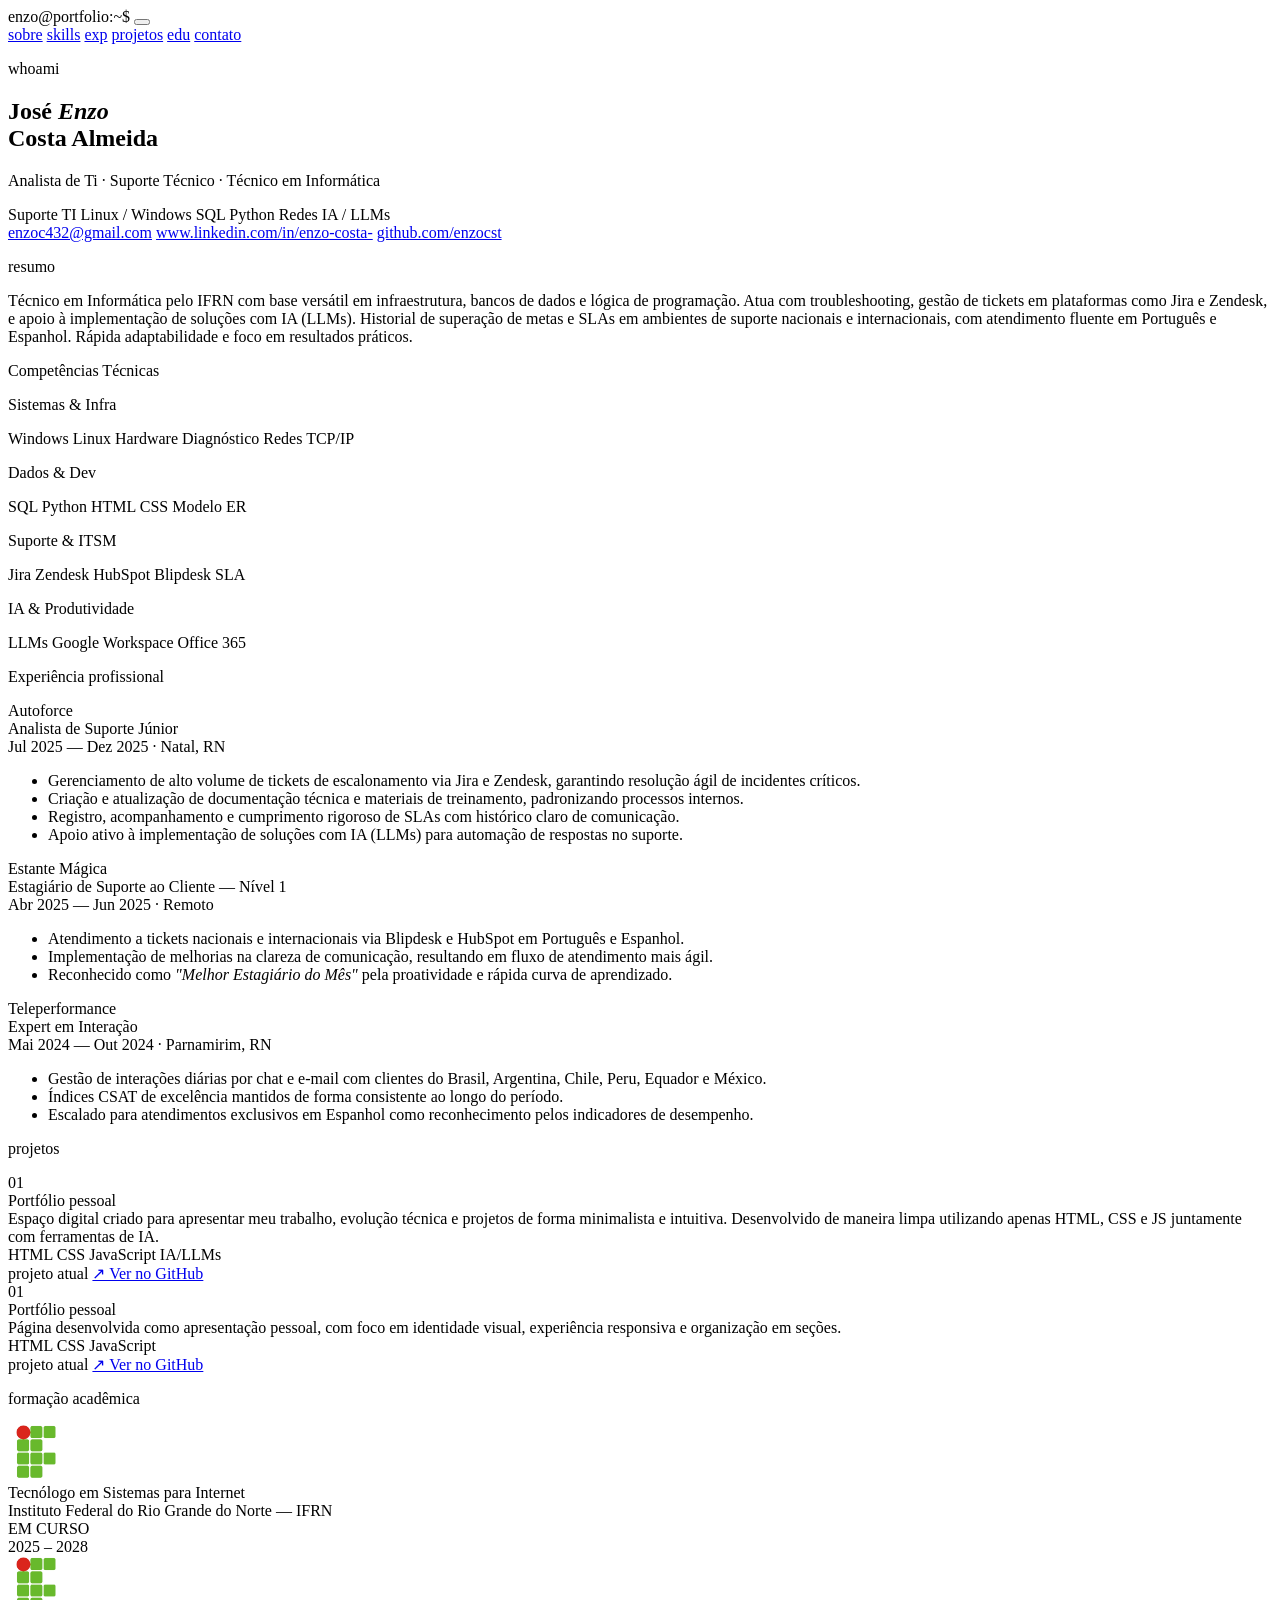
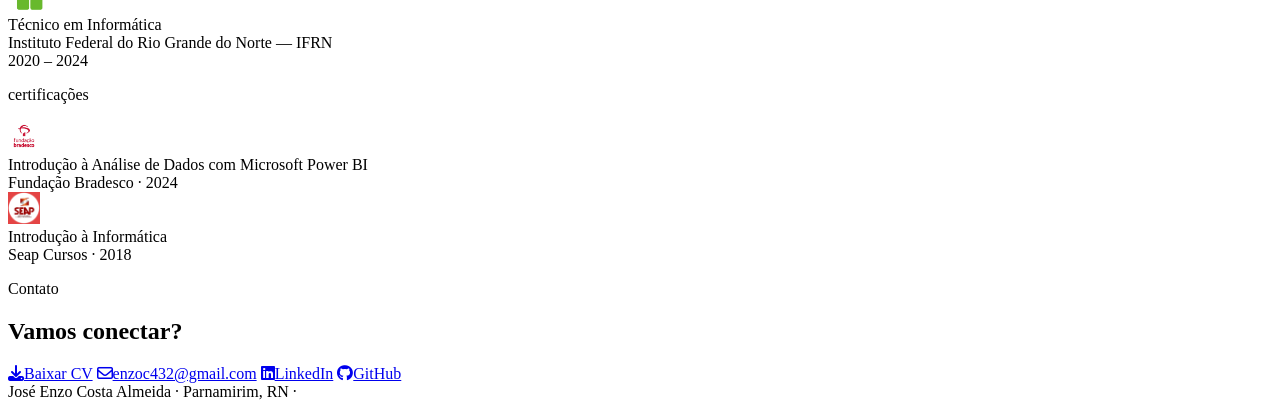
==== index.html @ 838f308b "nome do arquivo" ====
<!DOCTYPE html>
<html lang="pt-BR">

<head>
  <meta charset="UTF-8" />
  <meta name="viewport" content="width=device-width, initial-scale=1.0" />
  <meta name="description"
    content="Portfólio de José Enzo Costa Almeida, analista de TI com foco em suporte, infraestrutura, dados e automação." />
  <title>José Enzo — Analista de TI</title>
  <link rel="preconnect" href="https://fonts.googleapis.com" />
  <link rel="stylesheet"
    href="https://fonts.googleapis.com/css2?family=JetBrains+Mono:wght@300;400;600;700&family=Inter:wght@300;400;500&display=swap" />
  <link rel="stylesheet" href="https://cdnjs.cloudflare.com/ajax/libs/font-awesome/6.5.2/css/all.min.css" />
  <link rel="stylesheet" href="style.css" />
</head>

<body>

  <!-- BOOT SCREEN -->
  <div id="boot" aria-hidden="true">
    <div id="boot-lines"></div>
  </div>

  <!-- MAIN -->
  <main id="main">

    <nav>
      <span class="nav-brand">enzo<span>@portfolio</span>:~$</span>
      <button class="nav-toggle" aria-label="Abrir menu" aria-expanded="false">
        <span></span><span></span><span></span>
      </button>
      <div class="nav-links">
        <a href="#sobre">sobre</a>
        <a href="#skills">skills</a>
        <a href="#experiencia">exp</a>
        <a href="#projetos">projetos</a>
        <a href="#formacao">edu</a>
        <a href="#contato">contato</a>
      </div>
    </nav>

    <!-- HERO -->
    <section id="hero">
      <div class="container">
        <p class="hero-prompt">whoami</p>
        <h1>José <em>Enzo</em><br>Costa Almeida</h1>
        <p class="hero-sub">
          Analista de Ti · Suporte Técnico · Técnico em Informática
        </p>
        <div class="hero-badges">
          <span class="badge active">Suporte TI</span>
          <span class="badge active">Linux / Windows</span>
          <span class="badge active">SQL</span>
          <span class="badge active">Python</span>
          <span class="badge active">Redes</span>
          <span class="badge active">IA / LLMs</span>
        </div>
        <div class="hero-contacts">
          <a href="mailto:enzoc432@gmail.com">enzoc432@gmail.com</a>
          <a href="https://www.linkedin.com/in/enzo-costa-/" target="_blank"
            rel="noreferrer noopener">www.linkedin.com/in/enzo-costa-</a>
          <a href="https://github.com/enzocst" target="_blank" rel="noreferrer noopener">github.com/enzocst</a>
        </div>
      </div>
    </section>

    <!-- SOBRE -->
    <section id="sobre">
      <div class="container reveal">
        <p class="section-label">resumo</p>
        <div class="card">
          <p>
            Técnico em Informática pelo IFRN com base versátil em infraestrutura, bancos de dados e lógica de
            programação.
            Atua com troubleshooting, gestão de tickets em plataformas como Jira e Zendesk, e apoio à implementação de
            soluções com IA (LLMs).
            Historial de superação de metas e SLAs em ambientes de suporte nacionais e internacionais, com atendimento
            fluente em Português e Espanhol.
            Rápida adaptabilidade e foco em resultados práticos.
          </p>
        </div>
      </div>
    </section>

    <!-- SKILLS -->
    <section id="skills">
      <div class="container reveal">
        <p class="section-label">Competências Técnicas</p>
        <div class="skills-grid">
          <div class="skill-group">
            <p class="skill-group-title">Sistemas & Infra</p>
            <div class="skill-tags">
              <span class="skill-tag">Windows</span>
              <span class="skill-tag">Linux</span>
              <span class="skill-tag">Hardware</span>
              <span class="skill-tag">Diagnóstico</span>
              <span class="skill-tag">Redes TCP/IP</span>
            </div>
          </div>
          <div class="skill-group">
            <p class="skill-group-title">Dados & Dev</p>
            <div class="skill-tags">
              <span class="skill-tag">SQL</span>
              <span class="skill-tag">Python</span>
              <span class="skill-tag">HTML</span>
              <span class="skill-tag">CSS</span>
              <span class="skill-tag">Modelo ER</span>
            </div>
          </div>
          <div class="skill-group">
            <p class="skill-group-title">Suporte & ITSM</p>
            <div class="skill-tags">
              <span class="skill-tag">Jira</span>
              <span class="skill-tag">Zendesk</span>
              <span class="skill-tag">HubSpot</span>
              <span class="skill-tag">Blipdesk</span>
              <span class="skill-tag">SLA</span>
            </div>
          </div>
          <div class="skill-group">
            <p class="skill-group-title">IA & Produtividade</p>
            <div class="skill-tags">
              <span class="skill-tag">LLMs</span>
              <span class="skill-tag">Google Workspace</span>
              <span class="skill-tag">Office 365</span>
            </div>
          </div>
        </div>
      </div>
    </section>

    <!-- EXPERIÊNCIA -->
    <section id="experiencia">
      <div class="container reveal">
        <p class="section-label">Experiência profissional</p>
        <div class="timeline">

          <div class="job">
            <div class="job-header">
              <div class="job-company">Autoforce</div>
              <div class="job-role">Analista de Suporte Júnior</div>
              <div class="job-period">Jul 2025 — Dez 2025 · Natal, RN</div>
            </div>
            <ul class="job-bullets">
              <li>Gerenciamento de alto volume de tickets de escalonamento via Jira e Zendesk, garantindo resolução ágil
                de incidentes críticos.</li>
              <li>Criação e atualização de documentação técnica e materiais de treinamento, padronizando processos
                internos.</li>
              <li>Registro, acompanhamento e cumprimento rigoroso de SLAs com histórico claro de comunicação.</li>
              <li>Apoio ativo à implementação de soluções com IA (LLMs) para automação de respostas no suporte.</li>
            </ul>
          </div>

          <div class="job">
            <div class="job-header">
              <div class="job-company">Estante Mágica</div>
              <div class="job-role">Estagiário de Suporte ao Cliente — Nível 1</div>
              <div class="job-period">Abr 2025 — Jun 2025 · Remoto</div>
            </div>
            <ul class="job-bullets">
              <li>Atendimento a tickets nacionais e internacionais via Blipdesk e HubSpot em Português e Espanhol.</li>
              <li>Implementação de melhorias na clareza de comunicação, resultando em fluxo de atendimento mais ágil.
              </li>
              <li>Reconhecido como <em>"Melhor Estagiário do Mês"</em> pela proatividade e rápida curva de aprendizado.
              </li>
            </ul>
          </div>

          <div class="job">
            <div class="job-header">
              <div class="job-company">Teleperformance</div>
              <div class="job-role">Expert em Interação</div>
              <div class="job-period">Mai 2024 — Out 2024 · Parnamirim, RN</div>
            </div>
            <ul class="job-bullets">
              <li>Gestão de interações diárias por chat e e-mail com clientes do Brasil, Argentina, Chile, Peru, Equador
                e México.</li>
              <li>Índices CSAT de excelência mantidos de forma consistente ao longo do período.</li>
              <li>Escalado para atendimentos exclusivos em Espanhol como reconhecimento pelos indicadores de desempenho.
              </li>
            </ul>
          </div>

        </div>
      </div>
    </section>

    <!-- PROJETOS -->
    <section id="projetos">
      <div class="container reveal">
        <p class="section-label">projetos</p>
        <div class="projects-grid">
          <article class="project-card">
            <div class="project-index">01</div>
            <div class="project-title">Portfólio pessoal</div>
            <div class="project-desc">
              Espaço digital criado para apresentar meu trabalho, evolução técnica e projetos de forma minimalista e
              intuitiva. Desenvolvido de maneira limpa utilizando apenas HTML, CSS e JS juntamente com ferramentas de IA.
            </div>
            <div class="project-tags" aria-label="tecnologias usadas no projeto">
              <span class="project-chip">HTML</span>
              <span class="project-chip">CSS</span>
              <span class="project-chip">JavaScript</span>
              <span class="project-chip">IA/LLMs</span>
            </div>
            <div class="project-footer">
              <span class="project-tag">projeto atual</span>
              <a class="project-link" href="https://github.com/enzocst/portfolio" target="_blank"
                rel="noreferrer noopener">↗ Ver no GitHub</a>
            </div>
          </article>
          <article class="project-card">
            <div class="project-index">01</div>
            <div class="project-title">Portfólio pessoal</div>
            <div class="project-desc">
              Página desenvolvida como apresentação pessoal, com foco em identidade visual, experiência responsiva e
              organização em seções.
            </div>
            <div class="project-tags" aria-label="tecnologias usadas no projeto">
              <span class="project-chip">HTML</span>
              <span class="project-chip">CSS</span>
              <span class="project-chip">JavaScript</span>
            </div>
            <div class="project-footer">
              <span class="project-tag">projeto atual</span>
              <a class="project-link" href="https://github.com/enzocst/SEU-REPOSITORIO" target="_blank"
                rel="noreferrer noopener">↗ Ver no GitHub</a>
            </div>
          </article>
        </div>
      </div>
    </section>

    <!-- FORMAÇÃO -->
    <section id="formacao">
      <div class="container reveal">
        <p class="section-label">formação acadêmica</p>
        <div class="edu-grid">
          <div class="edu-card">
            <div class="edu-main">
              <div class="edu-logo-slot" aria-hidden="true">
                <img class="edu-logo" src="logo_ifrn.png" alt="logo do IFRN" width="56" height="56" loading="lazy"
                  decoding="async">
              </div>
              <div class="edu-text">
                <div class="edu-course">Tecnólogo em Sistemas para Internet</div>
                <div class="edu-inst">Instituto Federal do Rio Grande do Norte — IFRN</div>
                <span class="edu-status">EM CURSO</span>
              </div>
            </div>
            <div class="edu-period">2025 – 2028</div>
          </div>
          <div class="edu-card">
            <div class="edu-main">
              <div class="edu-logo-slot" aria-hidden="true">
                <img class="edu-logo" src="logo_ifrn.png" alt="logo do IFRN" width="56" height="56" loading="lazy"
                  decoding="async">
              </div>
              <div class="edu-text">
                <div class="edu-course">Técnico em Informática</div>
                <div class="edu-inst">Instituto Federal do Rio Grande do Norte — IFRN</div>
              </div>
            </div>
            <div class="edu-period">2020 – 2024</div>
          </div>
        </div>
      </div>
    </section>

    <!-- CERTIFICAÇÕES -->
    <section id="certs">
      <div class="container reveal">
        <p class="section-label">certificações</p>
        <div class="certs-list">
          <div class="cert">
            <div>
              <img class="cert-icon" src="fundacao_logo.jpg" alt="logo da Fundação Bradesco" width="32" height="32"
                loading="lazy" decoding="async">
            </div>
            <div>
              <div class="cert-name">Introdução à Análise de Dados com Microsoft Power BI</div>
              <div class="cert-issuer">Fundação Bradesco · 2024</div>
            </div>
          </div>
          <div class="cert">
            <div>
              <img class="cert-icon" src="seap_logo.png" alt="logo da Seap Cursos" width="32" height="32" loading="lazy"
                decoding="async">
            </div>
            <div>
              <div class="cert-name">Introdução à Informática</div>
              <div class="cert-issuer">Seap Cursos · 2018</div>
            </div>
          </div>
        </div>
      </div>
    </section>

    <!-- CONTATO -->
    <section id="contato">
      <div class="container reveal">
        <p class="section-label">Contato</p>
        <div class="contact-box">
          <h2>Vamos conectar?</h2>
          <div class="contact-links">
            <a class="contact-btn" href="curriculo_jose_enzo.pdf" download="cv-jose-enzo.pdf"><i
                class="fa-solid fa-download" aria-hidden="true"></i>Baixar CV</a>
            <a class="contact-btn" href="mailto:enzoc432@gmail.com"><i class="fa-regular fa-envelope"
                aria-hidden="true"></i>enzoc432@gmail.com</a>
            <a class="contact-btn" href="https://www.linkedin.com/in/enzo-costa-/" target="_blank"
              rel="noreferrer noopener"><i class="fa-brands fa-linkedin" aria-hidden="true"></i>LinkedIn</a>
            <a class="contact-btn" href="https://github.com/enzocst" target="_blank" rel="noreferrer noopener"><i
                class="fa-brands fa-github" aria-hidden="true"></i>GitHub</a>
          </div>
        </div>
      </div>
    </section>

    <footer>
      <span>José Enzo Costa Almeida · Parnamirim, RN · </span><span id="year"></span>
    </footer>

  </main><!-- /#main -->

  <script src="script.js" defer></script>
</body>

</html>
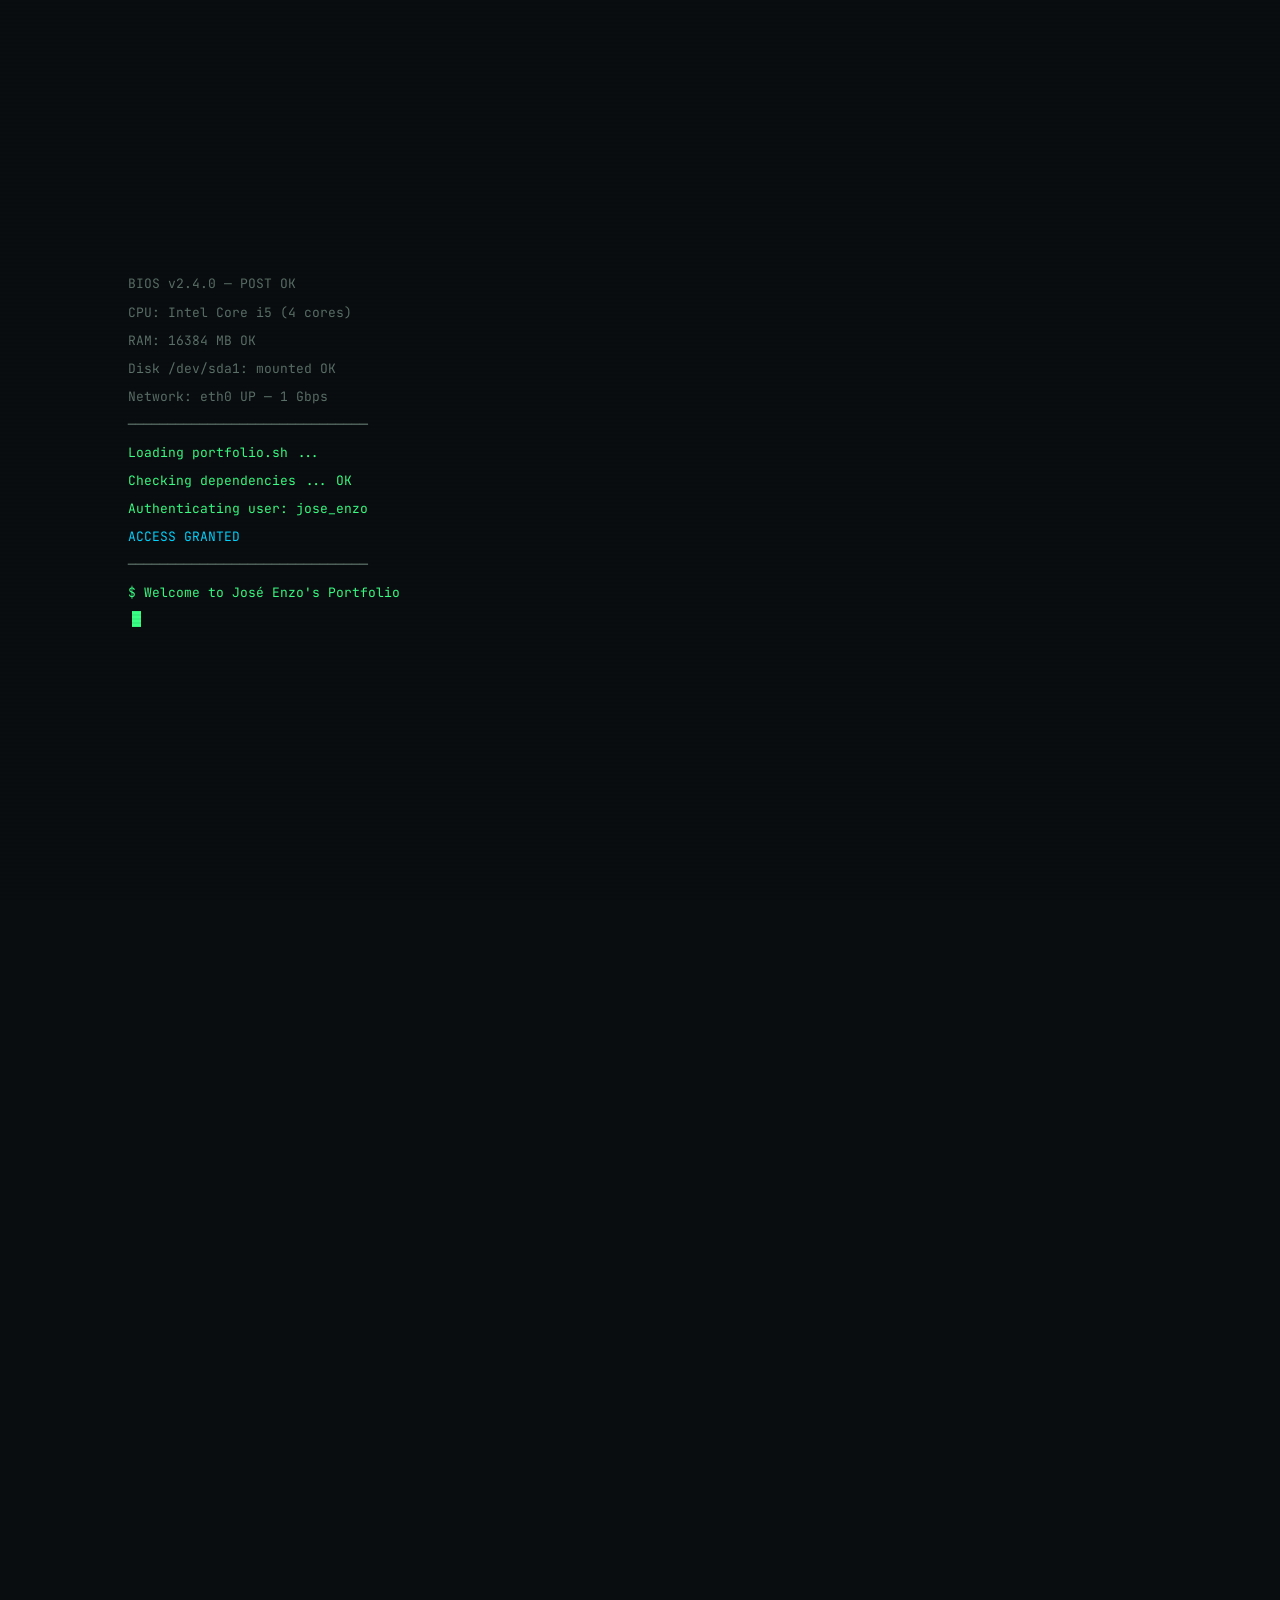
==== commit 8b8d4c86: "adição do segundo projeto" ====
--- a/index.html
+++ b/index.html
@@ -210,20 +210,23 @@
             </div>
           </article>
           <article class="project-card">
-            <div class="project-index">01</div>
-            <div class="project-title">Portfólio pessoal</div>
+            <div class="project-index">02</div>
+            <div class="project-title">Mathematical Search</div>
             <div class="project-desc">
-              Página desenvolvida como apresentação pessoal, com foco em identidade visual, experiência responsiva e
-              organização em seções.
+              O projeto se trata de uma plataforma de busca de conceitos e formulas matemáticas de maneira simples.
             </div>
             <div class="project-tags" aria-label="tecnologias usadas no projeto">
               <span class="project-chip">HTML</span>
               <span class="project-chip">CSS</span>
               <span class="project-chip">JavaScript</span>
+              <span class="project-chip">PHP</span>
+              <span class="project-chip">SQL</span>
+              <span class="project-chip">Nicepage</span>
+              <span class="project-chip">IA/LLMs</span>
             </div>
             <div class="project-footer">
               <span class="project-tag">projeto atual</span>
-              <a class="project-link" href="https://github.com/enzocst/SEU-REPOSITORIO" target="_blank"
+              <a class="project-link" href="https://github.com/enzocst/TCC" target="_blank"
                 rel="noreferrer noopener">↗ Ver no GitHub</a>
             </div>
           </article>
--- a/style.css
+++ b/style.css
@@ -0,0 +1,822 @@
+/* Portfolio Jose Enzo - stylesheet dedicado */
+
+:root {
+  --bg: #0a0d0f;
+  --bg2: #0f1315;
+  --bg3: #141a1c;
+  --border: #1e2a2d;
+  --green: #39ff85;
+  --green-dim: #1a7a40;
+  --green-glow: #39ff8533;
+  --cyan: #00d4ff;
+  --text: #c8d8d0;
+  --text-dim: #5a7068;
+  --mono: 'JetBrains Mono', monospace;
+  --sans: 'Inter', sans-serif;
+}
+
+*,
+*::before,
+*::after {
+  box-sizing: border-box;
+  margin: 0;
+  padding: 0;
+}
+
+html {
+  scroll-behavior: smooth;
+}
+
+body {
+  background: var(--bg);
+  color: var(--text);
+  font-family: var(--mono);
+  font-size: 16px;
+  line-height: 1.7;
+  overflow-x: hidden;
+  -webkit-font-smoothing: antialiased;
+}
+
+a:focus-visible,
+button:focus-visible {
+  outline: 2px solid var(--green);
+  outline-offset: 3px;
+}
+
+body::before {
+  content: '';
+  position: fixed;
+  inset: 0;
+  background: repeating-linear-gradient(to bottom,
+      transparent 0,
+      transparent 2px,
+      rgba(0, 0, 0, 0.06) 2px,
+      rgba(0, 0, 0, 0.06) 4px);
+  pointer-events: none;
+  z-index: 999;
+}
+
+#boot {
+  position: fixed;
+  inset: 0;
+  background: var(--bg);
+  display: flex;
+  align-items: flex-start;
+  justify-content: center;
+  flex-direction: column;
+  padding: 10vw;
+  z-index: 900;
+  transition: opacity .6s ease;
+}
+
+#boot.fade-out {
+  opacity: 0;
+  pointer-events: none;
+}
+
+#boot-lines {
+  display: flex;
+  flex-direction: column;
+  gap: 6px;
+}
+
+.boot-line {
+  color: var(--green);
+  font-size: 13px;
+  opacity: 0;
+  animation: bootIn .05s forwards;
+  white-space: pre;
+}
+
+.boot-line.dim {
+  color: var(--text-dim);
+}
+
+.boot-line.warn {
+  color: var(--cyan);
+}
+
+@keyframes bootIn {
+  to {
+    opacity: 1;
+  }
+}
+
+#cursor-boot {
+  display: inline-block;
+  width: 9px;
+  height: 16px;
+  background: var(--green);
+  vertical-align: middle;
+  margin-left: 4px;
+  animation: blink .8s step-end infinite;
+}
+
+@keyframes blink {
+  50% {
+    opacity: 0;
+  }
+}
+
+#main {
+  opacity: 0;
+  transition: opacity .8s ease;
+}
+
+#main.visible {
+  opacity: 1;
+}
+
+nav {
+  position: fixed;
+  top: 0;
+  left: 0;
+  right: 0;
+  height: 48px;
+  background: rgba(10, 13, 15, .92);
+  backdrop-filter: blur(8px);
+  border-bottom: 1px solid var(--border);
+  display: flex;
+  align-items: center;
+  justify-content: space-between;
+  padding: 0 32px;
+  z-index: 100;
+}
+
+.nav-brand {
+  color: var(--green);
+  font-weight: 700;
+  font-size: 13px;
+  letter-spacing: .08em;
+}
+
+.nav-brand span {
+  color: var(--text-dim);
+}
+
+.nav-links {
+  display: flex;
+  gap: 24px;
+  flex-wrap: wrap;
+  justify-content: flex-end;
+}
+
+.nav-links a {
+  color: var(--text-dim);
+  text-decoration: none;
+  font-size: 12px;
+  letter-spacing: .06em;
+  transition: color .2s;
+}
+
+.nav-links a:hover,
+.nav-links a.active {
+  color: var(--green);
+}
+
+section {
+  padding: 96px 0 64px;
+}
+
+section[id] {
+  scroll-margin-top: 72px;
+}
+
+.container {
+  max-width: 860px;
+  margin: 0 auto;
+  padding: 0 32px;
+}
+
+.section-label {
+  font-size: 11px;
+  color: var(--green-dim);
+  letter-spacing: .18em;
+  text-transform: uppercase;
+  margin-bottom: 16px;
+}
+
+.section-label::before {
+  content: '// ';
+  color: var(--text-dim);
+}
+
+#hero {
+  padding-top: 120px;
+  padding-bottom: 80px;
+  border-bottom: 1px solid var(--border);
+}
+
+.hero-prompt {
+  font-size: 12px;
+  color: var(--text-dim);
+  margin-bottom: 24px;
+}
+
+.hero-prompt::before {
+  content: '$ ';
+  color: var(--green);
+}
+
+h1 {
+  font-size: clamp(28px, 5vw, 48px);
+  font-weight: 700;
+  color: #fff;
+  letter-spacing: -.01em;
+  line-height: 1.15;
+  margin-bottom: 16px;
+}
+
+h1 em {
+  color: var(--green);
+  font-style: normal;
+}
+
+.hero-sub {
+  font-family: var(--sans);
+  font-size: 15px;
+  color: var(--text-dim);
+  max-width: 540px;
+  margin-bottom: 40px;
+  line-height: 1.6;
+}
+
+.hero-badges {
+  display: flex;
+  flex-wrap: wrap;
+  gap: 10px;
+  margin-bottom: 40px;
+}
+
+.badge {
+  font-size: 11px;
+  letter-spacing: .08em;
+  border: 1px solid var(--border);
+  border-radius: 2px;
+  padding: 4px 12px;
+  color: var(--text-dim);
+}
+
+.badge.active {
+  border-color: var(--green-dim);
+  color: var(--green);
+}
+
+.hero-contacts {
+  display: flex;
+  flex-wrap: wrap;
+  gap: 20px;
+}
+
+.hero-contacts a {
+  font-size: 12px;
+  color: var(--text-dim);
+  text-decoration: none;
+  display: inline-flex;
+  align-items: center;
+  gap: 6px;
+  transition: color .2s;
+}
+
+.hero-contacts a:hover {
+  color: var(--green);
+}
+
+.hero-contacts a::before {
+  content: '→';
+  color: var(--green);
+}
+
+#sobre .card {
+  background: var(--bg2);
+  border: 1px solid var(--border);
+  border-left: 3px solid var(--green);
+  border-radius: 2px;
+  padding: 28px 32px;
+}
+
+#sobre .card p {
+  font-family: var(--sans);
+  font-size: 15px;
+  color: var(--text);
+  line-height: 1.75;
+}
+
+.skills-grid {
+  display: grid;
+  grid-template-columns: repeat(auto-fill, minmax(240px, 1fr));
+  gap: 16px;
+}
+
+.skill-group {
+  background: var(--bg2);
+  border: 1px solid var(--border);
+  border-radius: 2px;
+  padding: 20px 24px;
+}
+
+.skill-group-title {
+  font-size: 11px;
+  letter-spacing: .14em;
+  color: var(--cyan);
+  text-transform: uppercase;
+  margin-bottom: 14px;
+}
+
+.skill-tags {
+  display: flex;
+  flex-wrap: wrap;
+  gap: 8px;
+}
+
+.skill-tag {
+  font-size: 11px;
+  background: var(--bg3);
+  border: 1px solid var(--border);
+  border-radius: 2px;
+  padding: 3px 10px;
+  color: var(--text);
+}
+
+.timeline {
+  display: flex;
+  flex-direction: column;
+  gap: 0;
+}
+
+.job {
+  position: relative;
+  padding: 0 0 40px 28px;
+  border-left: 1px solid var(--border);
+}
+
+.job:last-child {
+  border-left-color: transparent;
+}
+
+.job::before {
+  content: '';
+  position: absolute;
+  left: -5px;
+  top: 6px;
+  width: 9px;
+  height: 9px;
+  border: 2px solid var(--green);
+  background: var(--bg);
+  border-radius: 50%;
+}
+
+.job-header {
+  margin-bottom: 12px;
+}
+
+.job-company {
+  font-size: 16px;
+  font-weight: 700;
+  color: #fff;
+}
+
+.job-role {
+  font-size: 13px;
+  color: var(--green);
+  margin: 2px 0;
+}
+
+.job-period {
+  font-size: 11px;
+  color: var(--text-dim);
+  letter-spacing: .06em;
+}
+
+.job-bullets {
+  list-style: none;
+  display: flex;
+  flex-direction: column;
+  gap: 6px;
+}
+
+.job-bullets li {
+  font-family: var(--sans);
+  font-size: 14px;
+  color: var(--text);
+  padding-left: 18px;
+  position: relative;
+}
+
+.job-bullets li::before {
+  content: '▸';
+  position: absolute;
+  left: 0;
+  color: var(--green-dim);
+}
+
+.edu-grid {
+  display: grid;
+  gap: 16px;
+}
+
+.edu-card {
+  background: var(--bg2);
+  border: 1px solid var(--border);
+  border-radius: 2px;
+  padding: 20px 24px;
+  display: flex;
+  justify-content: space-between;
+  align-items: flex-start;
+  gap: 16px;
+  flex-wrap: wrap;
+}
+
+.edu-main {
+  display: flex;
+  align-items: flex-start;
+  gap: 16px;
+  min-width: 0;
+  flex: 1 1 320px;
+}
+
+.edu-logo-slot {
+  width: 56px;
+  height: 56px;
+  color: var(--green);
+  flex-shrink: 0;
+  display: flex;
+  align-items: center;
+  justify-content: center;
+  font-family: var(--mono);
+  font-size: 10px;
+  letter-spacing: .12em;
+}
+
+.edu-logo {
+  width: 100%;
+  height: 100%;
+  display: block;
+  object-fit: contain;
+}
+
+.edu-text {
+  min-width: 0;
+}
+
+.edu-course {
+  font-size: 15px;
+  font-weight: 600;
+  color: #fff;
+  margin-bottom: 4px;
+}
+
+.edu-inst {
+  font-size: 13px;
+  color: var(--text-dim);
+}
+
+.edu-period {
+  font-size: 11px;
+  color: var(--cyan);
+  white-space: nowrap;
+  padding-top: 3px;
+}
+
+.edu-status {
+  display: inline-block;
+  font-size: 10px;
+  letter-spacing: .1em;
+  background: rgba(57, 255, 133, .08);
+  border: 1px solid var(--green-dim);
+  color: var(--green);
+  border-radius: 2px;
+  padding: 2px 8px;
+  margin-top: 6px;
+}
+
+.projects-grid {
+  display: grid;
+  grid-template-columns: repeat(auto-fit, minmax(300px, 1fr));
+  gap: 16px;
+  align-items: stretch;
+}
+
+.project-card {
+  background: var(--bg2);
+  border: 1px solid var(--border);
+  border-radius: 2px;
+  padding: 24px;
+  display: flex;
+  flex-direction: column;
+  gap: 12px;
+  min-height: 240px;
+  transition: transform .2s ease, border-color .2s ease;
+}
+
+.project-card:hover {
+  transform: translateY(-2px);
+  border-color: var(--green-dim);
+}
+
+.project-index {
+  font-family: var(--mono);
+  font-size: 11px;
+  letter-spacing: .12em;
+  color: var(--text-dim);
+}
+
+.project-title {
+  font-size: 18px;
+  font-weight: 700;
+  color: #fff;
+}
+
+.project-desc {
+  color: var(--text-dim);
+  font-family: var(--sans);
+  font-size: 14px;
+  line-height: 1.75;
+}
+
+.project-tags {
+  display: flex;
+  flex-wrap: wrap;
+  gap: 8px;
+}
+
+.project-chip {
+  font-family: var(--mono);
+  font-size: 10px;
+  letter-spacing: .08em;
+  text-transform: uppercase;
+  color: var(--green);
+  border: 1px solid var(--green-dim);
+  background: rgba(57, 255, 133, .06);
+  border-radius: 2px;
+  padding: 4px 8px;
+}
+
+.project-footer {
+  display: flex;
+  align-items: center;
+  justify-content: space-between;
+  gap: 12px;
+  margin-top: auto;
+  padding-top: 14px;
+  border-top: 1px solid var(--border);
+}
+
+.project-tag {
+  font-family: var(--mono);
+  font-size: 10px;
+  letter-spacing: .1em;
+  color: var(--green);
+  text-transform: uppercase;
+}
+
+.project-link {
+  font-family: var(--mono);
+  font-size: 11px;
+  letter-spacing: .08em;
+  color: var(--green);
+  text-decoration: none;
+  text-transform: uppercase;
+}
+
+.project-link:hover {
+  text-decoration: underline;
+}
+
+.project-link-static {
+  color: var(--text-dim);
+}
+
+.certs-list {
+  display: flex;
+  flex-direction: column;
+  gap: 10px;
+}
+
+.cert {
+  display: flex;
+  align-items: center;
+  gap: 14px;
+  padding: 14px 20px;
+  background: var(--bg2);
+  border: 1px solid var(--border);
+  border-radius: 2px;
+}
+
+.cert-icon {
+  width: 32px;
+  height: 32px;
+  border: 1px solid var(--border);
+  border-radius: 2px;
+  display: block;
+  object-fit: contain;
+  color: var(--green);
+  font-size: 14px;
+  flex-shrink: 0;
+}
+
+.cert-name {
+  font-size: 14px;
+  color: var(--text);
+}
+
+.cert-issuer {
+  font-size: 11px;
+  color: var(--text-dim);
+}
+
+#contato {
+  border-top: 1px solid var(--border);
+}
+
+.contact-box {
+  background: var(--bg2);
+  border: 1px solid var(--border);
+  border-radius: 2px;
+  padding: 40px;
+  text-align: center;
+}
+
+.contact-box h2 {
+  font-size: 22px;
+  color: #fff;
+  margin-bottom: 8px;
+}
+
+.contact-links {
+  display: flex;
+  justify-content: center;
+  flex-wrap: wrap;
+  gap: 16px;
+}
+
+.contact-btn {
+  display: inline-flex;
+  align-items: center;
+  gap: 10px;
+  padding: 10px 20px;
+  border: 1px solid var(--green-dim);
+  color: var(--green);
+  text-decoration: none;
+  font-size: 12px;
+  letter-spacing: .08em;
+  border-radius: 2px;
+  background: transparent;
+  transition: background .2s, border-color .2s;
+}
+
+.contact-btn span {
+  line-height: 1;
+}
+
+.contact-icon {
+  width: 18px;
+  height: 18px;
+  flex-shrink: 0;
+  display: block;
+}
+
+.contact-icon-linkedin,
+.contact-icon-github,
+.contact-icon-mail {
+  overflow: visible;
+}
+
+.contact-btn:hover {
+  background: var(--green-glow);
+  border-color: var(--green);
+}
+
+footer {
+  border-top: 1px solid var(--border);
+  padding: 24px 32px;
+  text-align: center;
+  font-size: 11px;
+  color: var(--text-dim);
+}
+
+.reveal {
+  opacity: 0;
+  transform: translateY(18px);
+  transition: opacity .55s ease, transform .55s ease;
+}
+
+.reveal.in {
+  opacity: 1;
+  transform: none;
+}
+
+/* ── HAMBURGUER ── */
+.nav-toggle {
+  display: none;
+  flex-direction: column;
+  justify-content: center;
+  gap: 5px;
+  background: none;
+  border: none;
+  cursor: pointer;
+  padding: 4px;
+}
+
+.nav-toggle span {
+  display: block;
+  width: 22px;
+  height: 2px;
+  background: var(--green);
+  border-radius: 2px;
+  transition: transform .25s ease, opacity .25s ease;
+}
+
+/* animação X quando aberto */
+.nav-toggle.open span:nth-child(1) {
+  transform: translateY(7px) rotate(45deg);
+}
+
+.nav-toggle.open span:nth-child(2) {
+  opacity: 0;
+}
+
+.nav-toggle.open span:nth-child(3) {
+  transform: translateY(-7px) rotate(-45deg);
+}
+
+@media (max-width: 640px) {
+  .nav-toggle {
+    display: flex;
+  }
+
+  .nav-links {
+    display: none;
+    position: fixed;
+    top: 48px;
+    left: 0;
+    right: 0;
+    background: rgba(10, 13, 15, .97);
+    backdrop-filter: blur(8px);
+    border-bottom: 1px solid var(--border);
+    flex-direction: column;
+    align-items: flex-start;
+    gap: 0;
+    padding: 8px 0;
+  }
+
+  .nav-links.open {
+    display: flex;
+  }
+
+  .nav-links a {
+    width: 100%;
+    padding: 12px 32px;
+    font-size: 13px;
+    border-bottom: 1px solid var(--border);
+  }
+
+  .nav-links a:last-child {
+    border-bottom: none;
+  }
+
+  .projects-grid {
+    grid-template-columns: 1fr;
+    gap: 12px;
+  }
+
+  .project-card {
+    min-height: auto;
+    padding: 20px;
+  }
+
+  .project-title {
+    font-size: 16px;
+  }
+
+  .project-desc {
+    font-size: 13px;
+    line-height: 1.65;
+  }
+
+  .project-footer {
+    flex-direction: column;
+    align-items: flex-start;
+  }
+
+  .project-link {
+    word-break: break-word;
+  }
+}
+
+@media (prefers-reduced-motion: reduce) {
+  #boot {
+    display: none !important;
+  }
+
+  #main {
+    opacity: 1 !important;
+  }
+
+  *,
+  *::before,
+  *::after {
+    animation-duration: 0.01ms !important;
+    transition-duration: 0.01ms !important;
+  }
+}
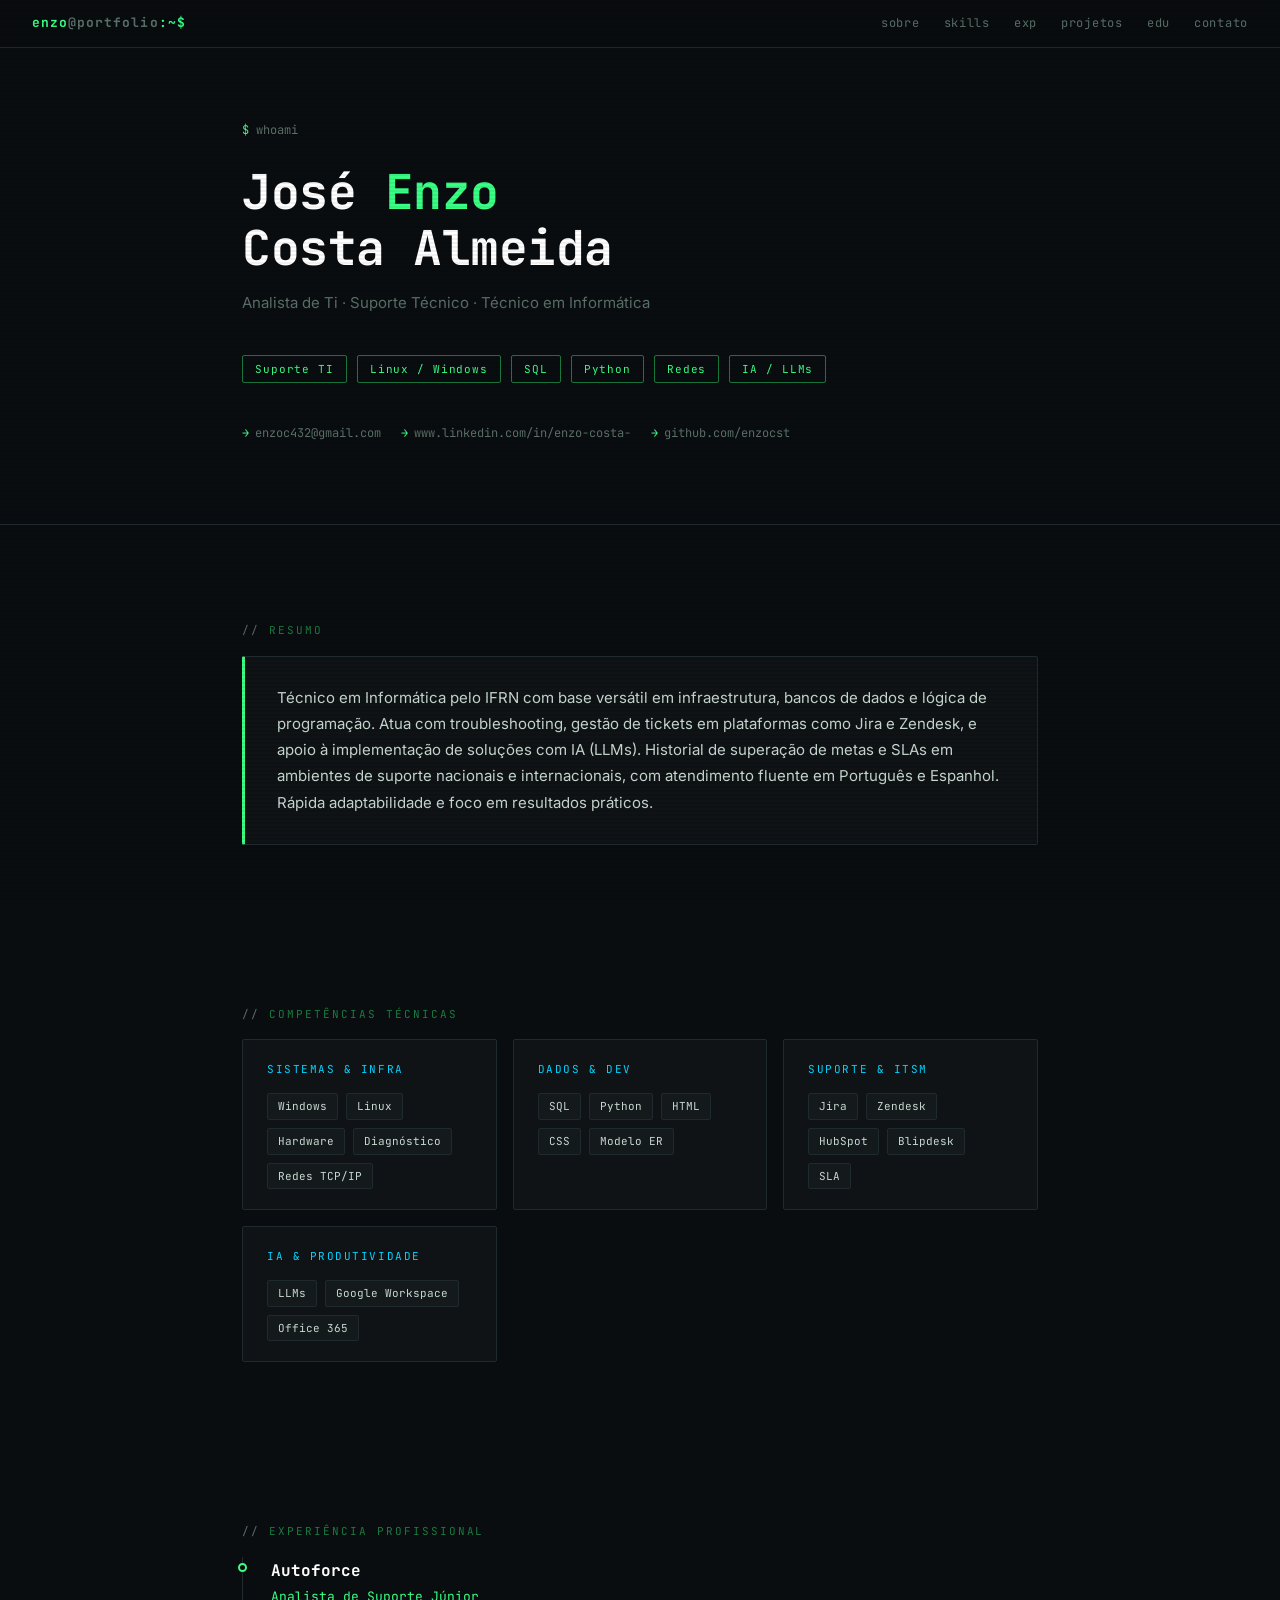
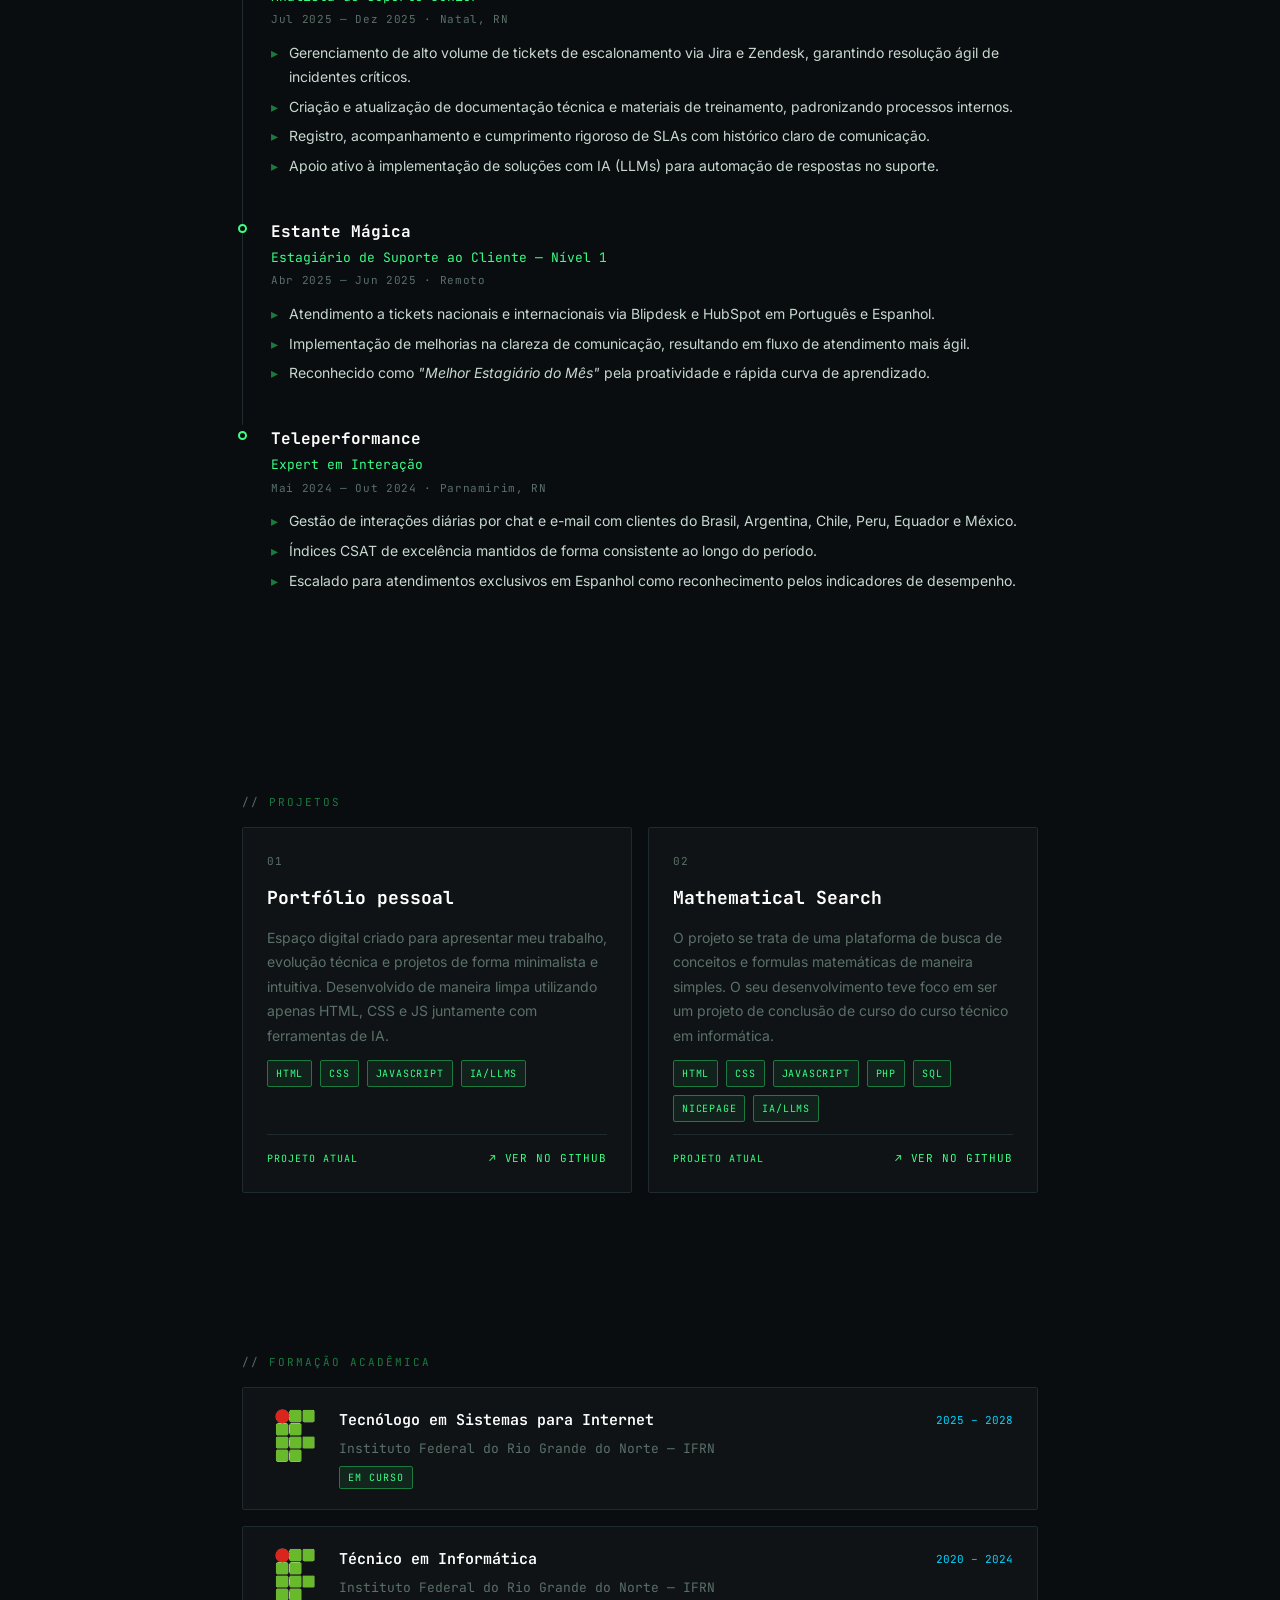
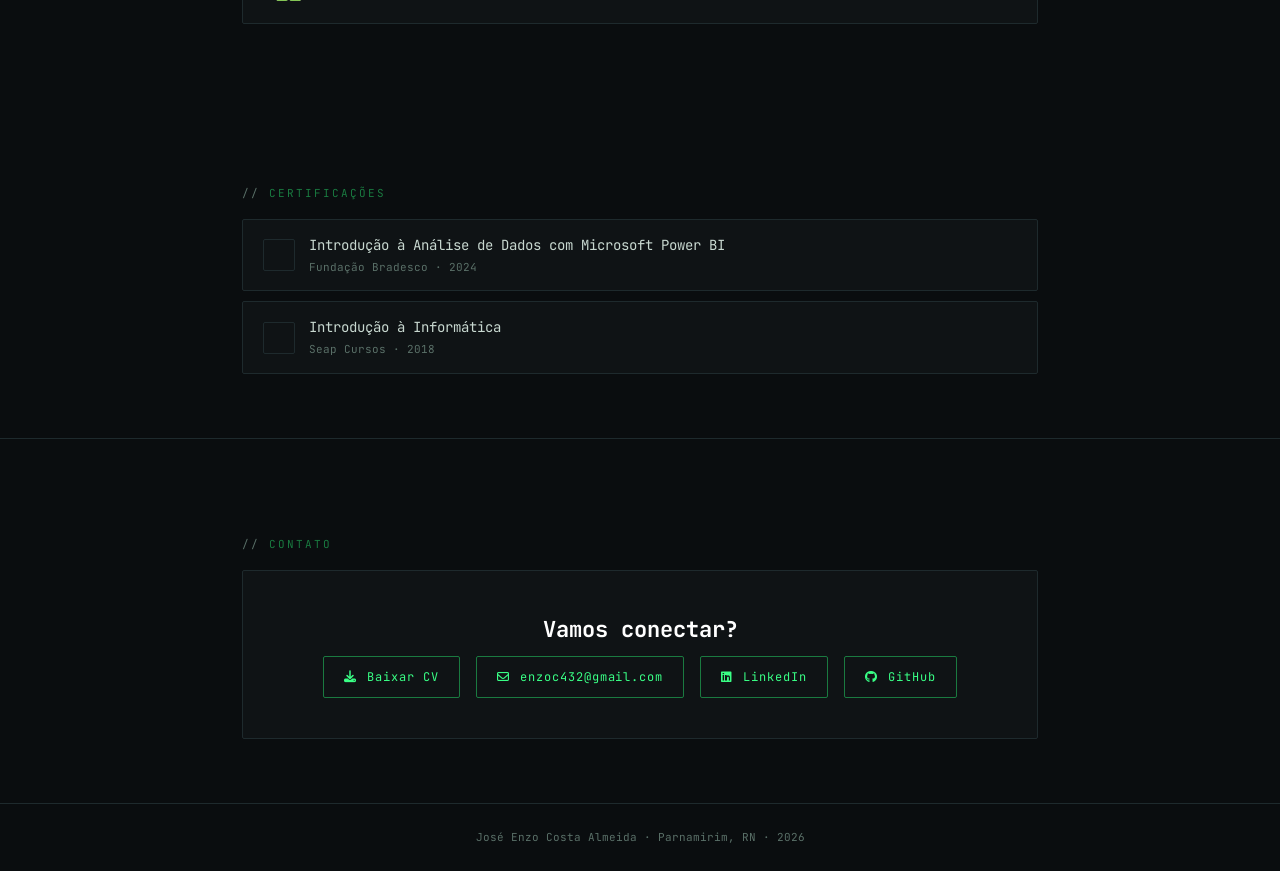
==== commit 48559aee: "descrição do card 2 de projetos" ====
--- a/index.html
+++ b/index.html
@@ -6,7 +6,7 @@
   <meta name="viewport" content="width=device-width, initial-scale=1.0" />
   <meta name="description"
     content="Portfólio de José Enzo Costa Almeida, analista de TI com foco em suporte, infraestrutura, dados e automação." />
-  <title>José Enzo — Analista de TI</title>
+  <title>Enzo Costa | Analista de TI</title>
   <link rel="preconnect" href="https://fonts.googleapis.com" />
   <link rel="stylesheet"
     href="https://fonts.googleapis.com/css2?family=JetBrains+Mono:wght@300;400;600;700&family=Inter:wght@300;400;500&display=swap" />
@@ -195,7 +195,8 @@
             <div class="project-title">Portfólio pessoal</div>
             <div class="project-desc">
               Espaço digital criado para apresentar meu trabalho, evolução técnica e projetos de forma minimalista e
-              intuitiva. Desenvolvido de maneira limpa utilizando apenas HTML, CSS e JS juntamente com ferramentas de IA.
+              intuitiva. Desenvolvido de maneira limpa utilizando apenas HTML, CSS e JS juntamente com ferramentas de
+              IA.
             </div>
             <div class="project-tags" aria-label="tecnologias usadas no projeto">
               <span class="project-chip">HTML</span>
@@ -213,7 +214,8 @@
             <div class="project-index">02</div>
             <div class="project-title">Mathematical Search</div>
             <div class="project-desc">
-              O projeto se trata de uma plataforma de busca de conceitos e formulas matemáticas de maneira simples.
+              O projeto se trata de uma plataforma de busca de conceitos e formulas matemáticas de maneira simples. O
+              seu desenvolvimento teve foco em ser um projeto de conclusão de curso do curso técnico em informática.
             </div>
             <div class="project-tags" aria-label="tecnologias usadas no projeto">
               <span class="project-chip">HTML</span>
@@ -226,8 +228,8 @@
             </div>
             <div class="project-footer">
               <span class="project-tag">projeto atual</span>
-              <a class="project-link" href="https://github.com/enzocst/TCC" target="_blank"
-                rel="noreferrer noopener">↗ Ver no GitHub</a>
+              <a class="project-link" href="https://github.com/enzocst/TCC" target="_blank" rel="noreferrer noopener">↗
+                Ver no GitHub</a>
             </div>
           </article>
         </div>
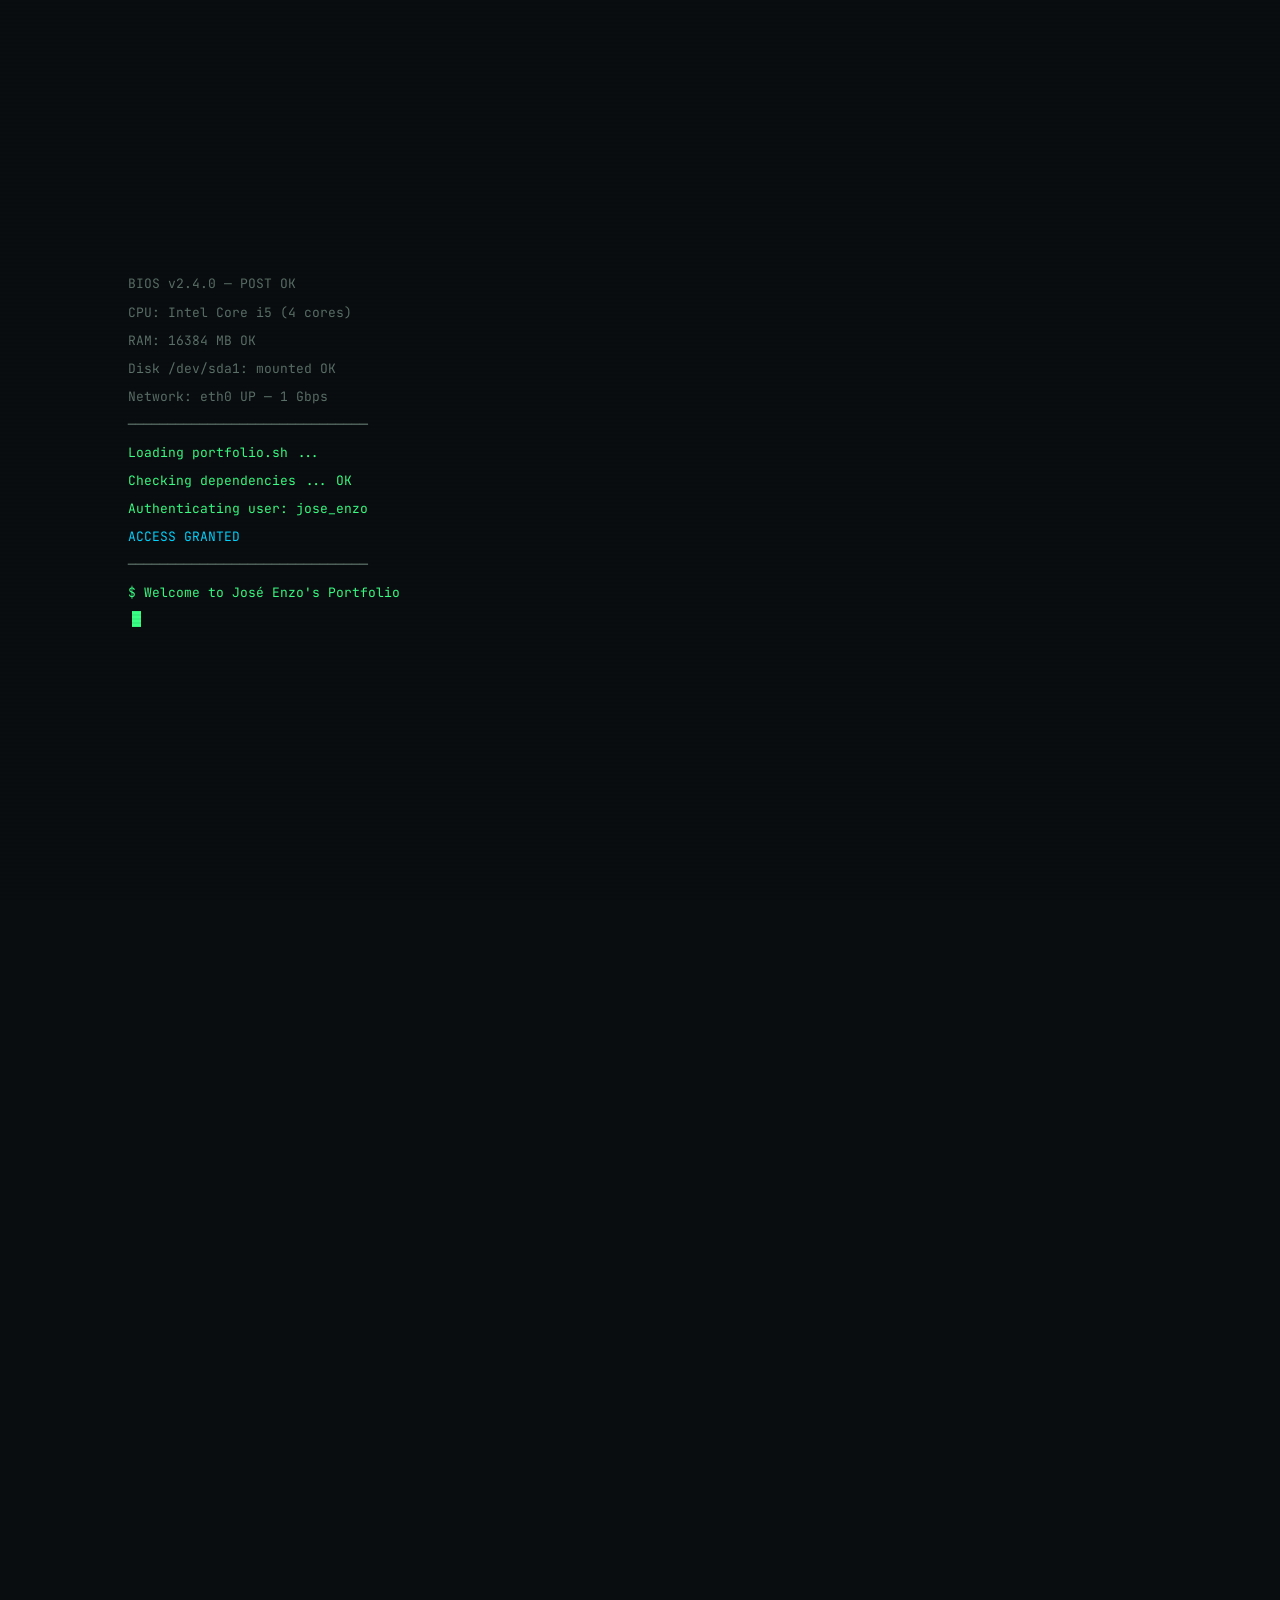
==== commit 78cdd3f4: "alteração no card de projetos" ====
--- a/index.html
+++ b/index.html
@@ -195,7 +195,7 @@
             <div class="project-title">Portfólio pessoal</div>
             <div class="project-desc">
               Espaço digital criado para apresentar meu trabalho, evolução técnica e projetos de forma minimalista e
-              intuitiva. Desenvolvido de maneira limpa utilizando apenas HTML, CSS e JS juntamente com ferramentas de
+              intuitiva. Desenvolvido de maneira limpa utilizando apenas HTML, CSS e JS, com o auxílio de ferramentas de
               IA.
             </div>
             <div class="project-tags" aria-label="tecnologias usadas no projeto">
@@ -205,7 +205,6 @@
               <span class="project-chip">IA/LLMs</span>
             </div>
             <div class="project-footer">
-              <span class="project-tag">projeto atual</span>
               <a class="project-link" href="https://github.com/enzocst/portfolio" target="_blank"
                 rel="noreferrer noopener">↗ Ver no GitHub</a>
             </div>
@@ -214,8 +213,9 @@
             <div class="project-index">02</div>
             <div class="project-title">Mathematical Search</div>
             <div class="project-desc">
-              O projeto se trata de uma plataforma de busca de conceitos e formulas matemáticas de maneira simples. O
-              seu desenvolvimento teve foco em ser um projeto de conclusão de curso do curso técnico em informática.
+              Plataforma desenvolvida para a busca de conceitos e fórmulas matemáticas de maneira simples e direta. O
+              sistema foi construído como trabalho de conclusão do curso técnico em informática, unindo lógica e banco
+              de dados.
             </div>
             <div class="project-tags" aria-label="tecnologias usadas no projeto">
               <span class="project-chip">HTML</span>
@@ -227,7 +227,6 @@
               <span class="project-chip">IA/LLMs</span>
             </div>
             <div class="project-footer">
-              <span class="project-tag">projeto atual</span>
               <a class="project-link" href="https://github.com/enzocst/TCC" target="_blank" rel="noreferrer noopener">↗
                 Ver no GitHub</a>
             </div>
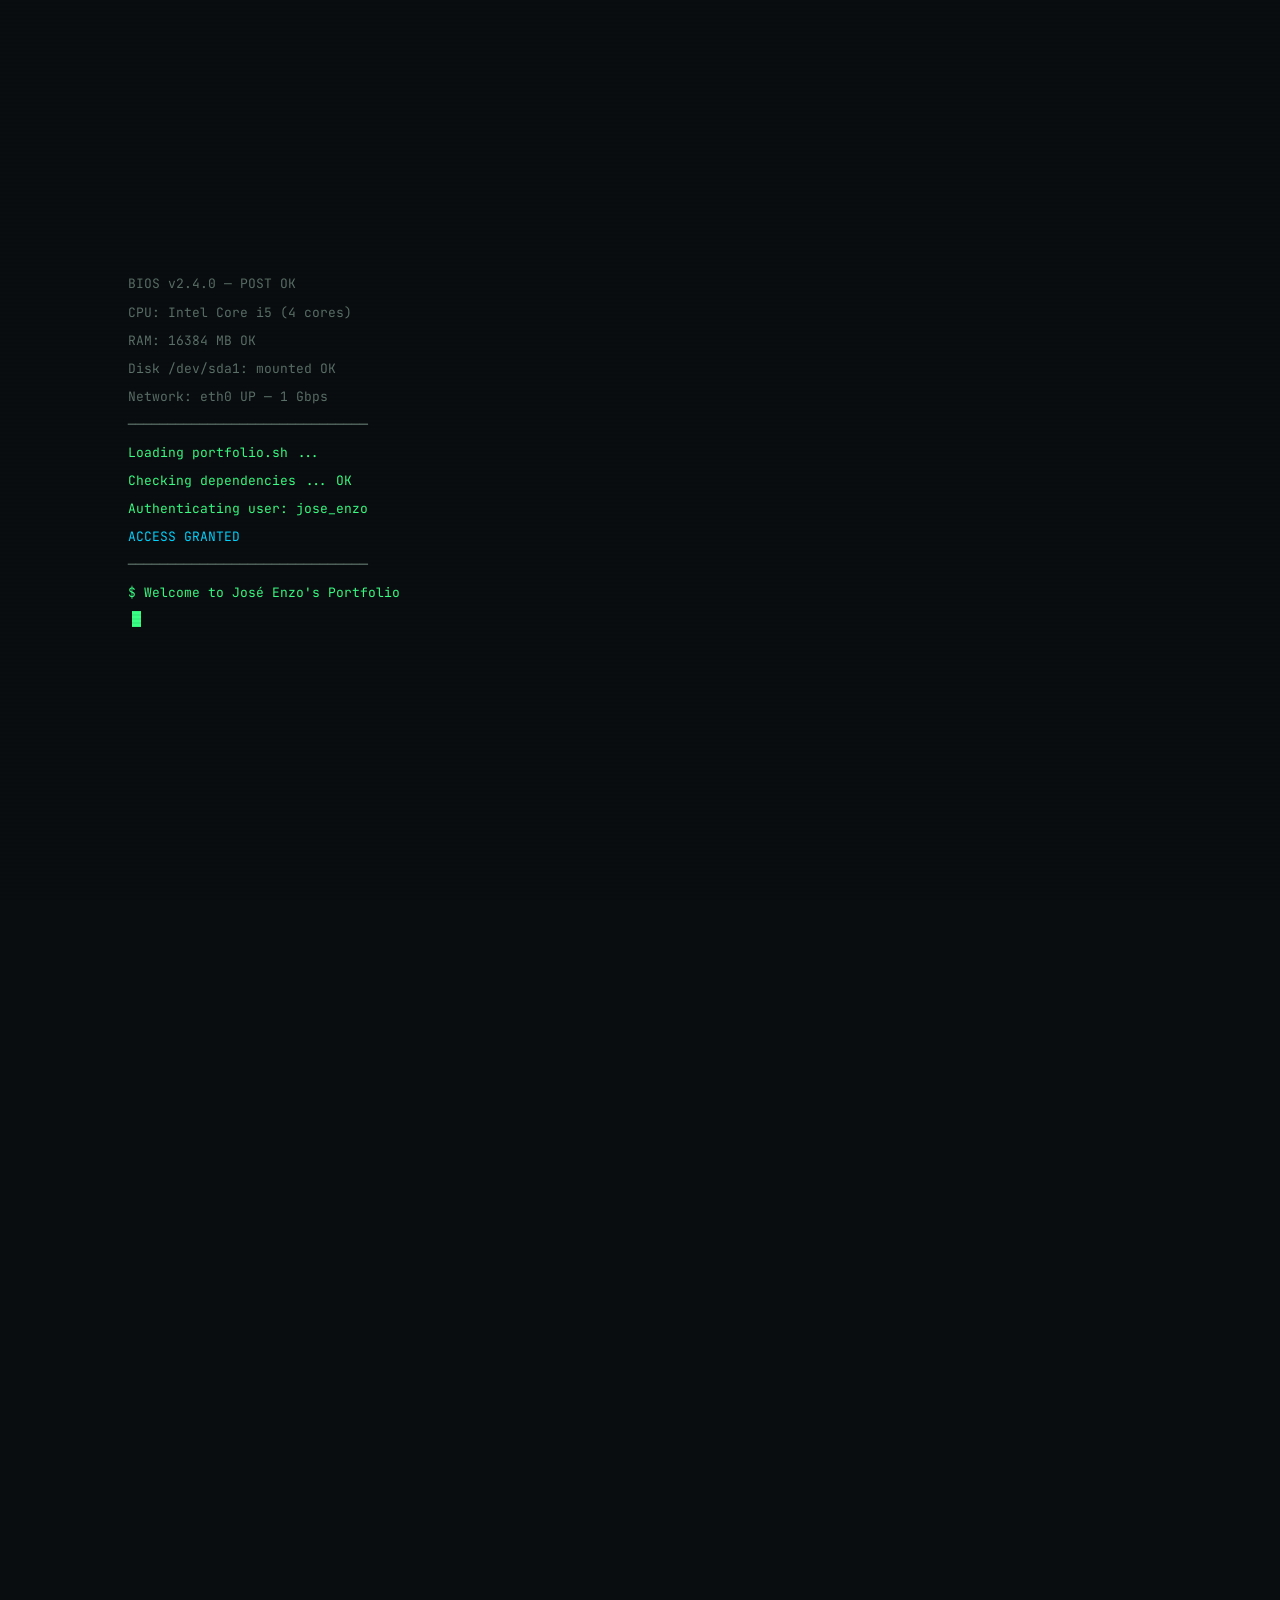
==== commit c6c9474b: "alteração no icon" ====
--- a/index.html
+++ b/index.html
@@ -12,6 +12,7 @@
     href="https://fonts.googleapis.com/css2?family=JetBrains+Mono:wght@300;400;600;700&family=Inter:wght@300;400;500&display=swap" />
   <link rel="stylesheet" href="https://cdnjs.cloudflare.com/ajax/libs/font-awesome/6.5.2/css/all.min.css" />
   <link rel="stylesheet" href="style.css" />
+  <link rel="icon" type="image/x-icon" href="favicon.ico" />
 </head>
 
 <body>
@@ -70,13 +71,12 @@
         <p class="section-label">resumo</p>
         <div class="card">
           <p>
-            Técnico em Informática pelo IFRN com base versátil em infraestrutura, bancos de dados e lógica de
-            programação.
-            Atua com troubleshooting, gestão de tickets em plataformas como Jira e Zendesk, e apoio à implementação de
-            soluções com IA (LLMs).
-            Historial de superação de metas e SLAs em ambientes de suporte nacionais e internacionais, com atendimento
-            fluente em Português e Espanhol.
-            Rápida adaptabilidade e foco em resultados práticos.
+            Analista de TI com sólida formação técnica pelo IFRN e graduando em Sistemas para Internet. Atuo no
+            gerenciamento de infraestrutura, administração de sistemas e suporte técnico de alta complexidade.
+            Especialista em diagnóstico de falhas (troubleshooting) e governança de chamados via plataformas Jira e
+            Zendesk, utilizo automações e ferramentas de inteligência artificial para otimizar processos operacionais.
+            Meu foco é garantir o funcionamento dos ativos, a alta disponibilidade dos serviços e o cumprimento rigoroso
+            de SLAs em ambientes corporativos de tecnologia
           </p>
         </div>
       </div>
